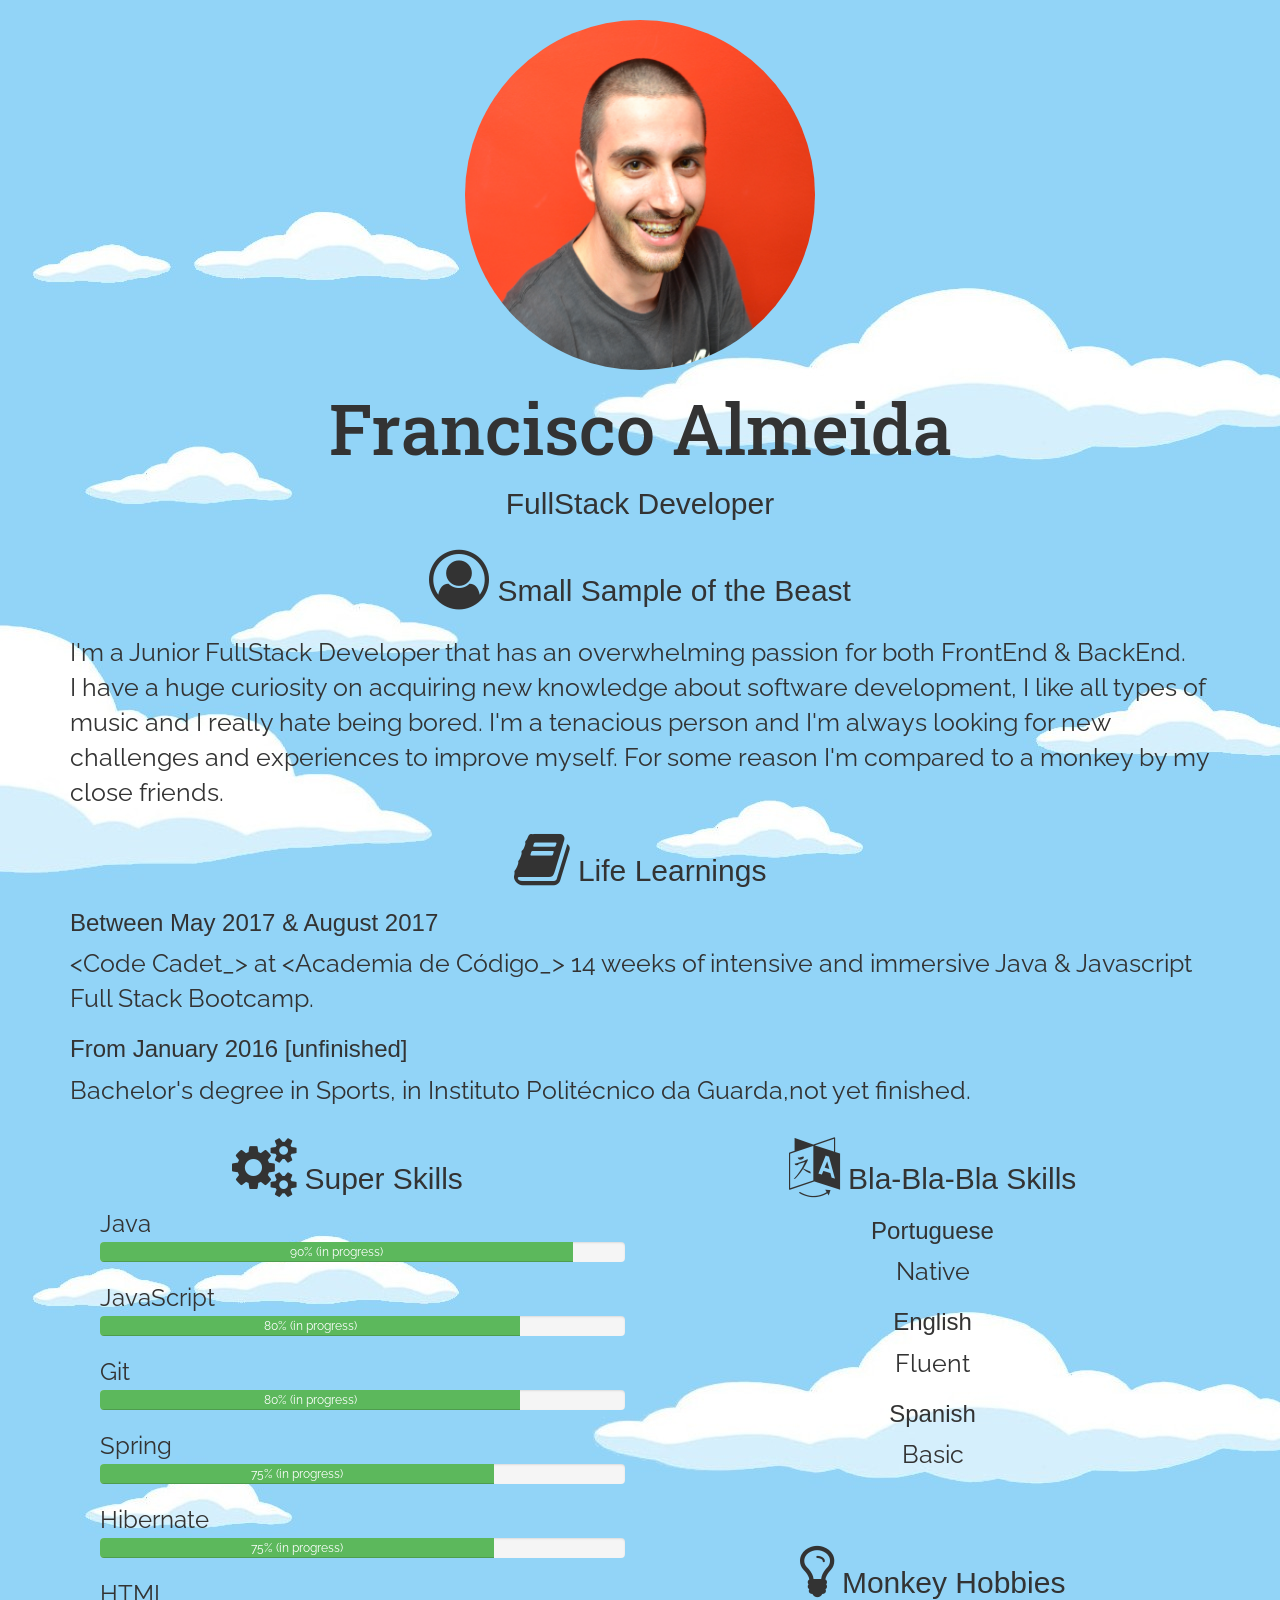
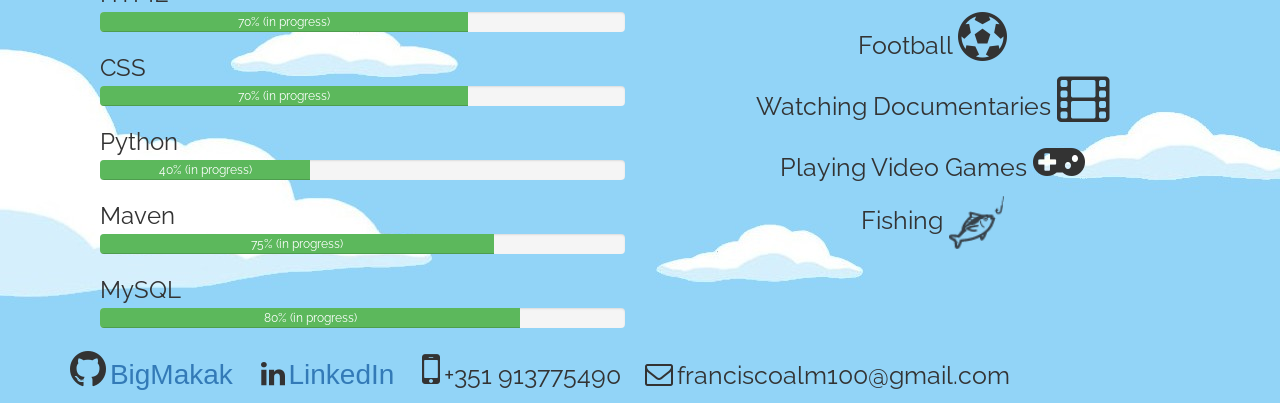
==== index.html @ 1602dd14 "more commits" ====
<!DOCTYPE>
<html>
<head>
  <meta charset="utf-8"  />
  <meta name="cv" content="cv-profile"/>
  <link rel="stylesheet" type="text/css" href="resources/cv-style.css" />
  <link rel="stylesheet" href="https://cdnjs.cloudflare.com/ajax/libs/font-awesome/4.7.0/css/font-awesome.min.css">
  <link href="https://fonts.googleapis.com/css?family=Raleway|Roboto+Slab" rel="stylesheet">
  <!-- Latest compiled and minified CSS -->
<link rel="stylesheet" href="https://maxcdn.bootstrapcdn.com/bootstrap/3.3.7/css/bootstrap.min.css">

<!-- jQuery library -->
<script src="https://ajax.googleapis.com/ajax/libs/jquery/3.2.1/jquery.min.js"></script>

<!-- Latest compiled JavaScript -->
<script src="https://maxcdn.bootstrapcdn.com/bootstrap/3.3.7/js/bootstrap.min.js"></script>

</head>

    <div class="container" >
      <body class="body">
        <div class="header">

    <img src="resources/rir1.JPG"  class="profileImage" alt="Profile image" width="350" height="350" />

    <h1 class="name"> Francisco Almeida </h1> <h2 id="fullStack"> FullStack Developer </h2>


    </div>

    <div id="divText">

    <h2 id="h31" class="title-center"><i class="fa fa-user-circle-o fa-2x" aria-hidden="true"></i> Small Sample of the Beast</h2>
      <p class="about"> I'm a Junior FullStack Developer that has an overwhelming passion for both FrontEnd &#38; BackEnd.<br/>I have
      a huge curiosity on acquiring new knowledge about software development, I like all types of music and I
      really hate being bored. I'm a tenacious person and I'm always looking for new challenges and experiences to improve myself. For some reason I'm compared to a monkey by my close friends.
    </p>

    <h2 class="title-center"> <i class="fa fa-book fa-2x" aria-hidden="true"></i> Life Learnings</h2>
    <h3>Between May 2017 &#38; August 2017</h3>
  <p>
    &lt;Code Cadet_&gt; at &lt;Academia de Código_&gt; 14 weeks of intensive and immersive Java &#38; Javascript Full Stack Bootcamp.
  </p>

    <h3>From January 2016 [unfinished]</h3>
    <p>Bachelor's degree in Sports, in Instituto Politécnico da Guarda,not yet finished. </p>


    <div class="row" >
      <div class="col-sm-6" >

    <h2 class="title-center"> <i class="fa fa-cogs fa-2x" aria-hidden="true"></i> Super Skills</h2>

    <ul class="fa-ul">
      <!-- Icons as powerPoints -->
      <li>  Java  <div class="progress">
  <div class="progress-bar progress-bar-success" role="progressbar" aria-valuenow="40"
  aria-valuemin="0" aria-valuemax="200" style="width:90%">
    90% (in progress)
  </div></li> </li>

      <li >  JavaScript  <div class="progress">
  <div class="progress-bar progress-bar-success" role="progressbar" aria-valuenow="40"
  aria-valuemin="0" aria-valuemax="100" style="width:80%">
    80%  (in progress)
  </div></li>
      <li>  Git  <div class="progress">
  <div class="progress-bar progress-bar-success" role="progressbar" aria-valuenow="40"
  aria-valuemin="0" aria-valuemax="100" style="width:80%">
    80%  (in progress)
  </div></li></li>
      <li>  Spring  <div class="progress">
  <div class="progress-bar progress-bar-success" role="progressbar" aria-valuenow="40"
  aria-valuemin="0" aria-valuemax="100" style="width:75%">
    75% (in progress)
  </div></li></li>
      <li>  Hibernate  <div class="progress">
  <div class="progress-bar progress-bar-success" role="progressbar" aria-valuenow="40"
  aria-valuemin="0" aria-valuemax="100" style="width:75%">
    75% (in progress)
  </div></li></li>
      <li>  HTML  <div class="progress">
  <div class="progress-bar progress-bar-success" role="progressbar" aria-valuenow="40"
  aria-valuemin="0" aria-valuemax="100" style="width:70%">
    70% (in progress)
  </div></li></li>
      <li>  CSS  <div class="progress">
  <div class="progress-bar progress-bar-success" role="progressbar" aria-valuenow="40"
  aria-valuemin="0" aria-valuemax="100" style="width:70%">
    70% (in progress)
  </div></li>
      <li>  Python  <div class="progress">
  <div class="progress-bar progress-bar-success" role="progressbar" aria-valuenow="40"
  aria-valuemin="0" aria-valuemax="100" style="width:40%">
    40% (in progress)
  </div></li>
      <li> Maven  <div class="progress">
  <div class="progress-bar progress-bar-success" role="progressbar" aria-valuenow="40"
  aria-valuemin="0" aria-valuemax="100" style="width:75%">
    75% (in progress)
  </div>  </li>
  <li> MySQL <div class="progress">
<div class="progress-bar progress-bar-success" role="progressbar" aria-valuenow="40"
aria-valuemin="0" aria-valuemax="100" style="width:80%">
80% (in progress)
</div>  </li>
    </div>
    <div class="col-sm-6">
      <h2> <i class="fa fa-language fa-2x" aria-hidden="true"> </i> Bla-Bla-Bla Skills</h2>

            <h3>Portuguese</h3>
            <p>Native</p>
            <h3>English</h3>
            <p>Fluent</p>
            <h3>Spanish</h3>
            <p>Basic</p>
<br />
<br />
            <h2> <i class="fa fa-lightbulb-o fa-2x" aria-hidden="true"></i> Monkey Hobbies</h2>
              <p>Football  <i class="fa fa-futbol-o fa-2x" aria-hidden="true"></i> </a>
              <p>Watching Documentaries  <i class="fa fa-film fa-2x" aria-hidden="true"></i> </p>
              <p>Playing Video Games  <i class="fa fa-gamepad fa-2x" aria-hidden="true"></i> </p>
              <p>Fishing  <img src="resources/fish-icon.png" height="55" width="55"/> </p>

    </div>
  </div>

    </li>
    </ul>




  <div id="footer">
    <div class="row" >
      <div class="col-sm-12" >
    <i class="fa fa-github fa-3x" aria-hidden="true"></i>
    <a href="https://github.com/BigMakak" target="_blank" font-size="150%"> BigMakak </a>
    <i class="fa fa-linkedin fa-2x" id="linkedInLogo" aria-hidden="true"></i>
    <a href="https://www.linkedin.com/in/francisco-almeida-26796a143/" class="linkedin"  target="_blank">LinkedIn </a>
    <i class="fa fa-mobile fa-3x" aria-hidden="true" id="phoneIcon"></i>
    <p id="phoneNumber" class="aboutMe">+351 913775490</p>
    <i class="fa fa-envelope-o fa-2x" aria-hidden="true" id="emailIcon" ></i>
    <p id="email"> franciscoalm100@gmail.com</p>
  </div>
</div>



  </div>
</div>
  </body>



</html>
---- resources/cv-style.css ----
.container {
  margin: auto;
}
div.header {

}
#h31 {
  margin-bottom: 25px;
}
.name {
  font-size: 500%;
}

.body {
  background-image: url("clouds.jpg");

}

a {
  font-size: 200%;
}
.profileImage {
  display: block;
  margin-left: auto;
  margin-right: auto;
  border-radius: 50%;
  margin-top: 20px;

}

#fullStack {
  text-align: center;
}

.loading {
  text-align: center;
}

div#divText {
  float: right;
}

li {
  font-family: 'Raleway', sans-serif;
  font-size: 170%;
  text-align: left;

}

h3 {
  font-family: 'Roboto Slab', serif;

}

h2 {
  text-align: center;
}

h1 {
  font-size: 180%;
}

p {
  font-family: 'Raleway', sans-serif;
  font-size: 175%;

}

.name {
  text-align: center;
  font-family: 'Roboto Slab', serif;

}

.about {
  font-family: 'Raleway', sans-serif;
}

h3.title-center {
  text-align: center;
}

h4 {
  font-size: 250%;
}

#linkedInLogo {
  margin-left: 20px;
}

#phoneIcon {
  margin-left: 20px;
}

#phoneNumber {
  display: inline-block;
}

#emailIcon {
  display: inline-block;
  margin-left: 20px;
}

#linkedInP {
  display: inline-block;
}

div.progress {
  display: block;
}

#email {
  display: inline-block;
}

div#footer {
  clear: both;
  margin-top: 20px;
  display: inline;
}

div.col-sm-6 {
  text-align: center;
}
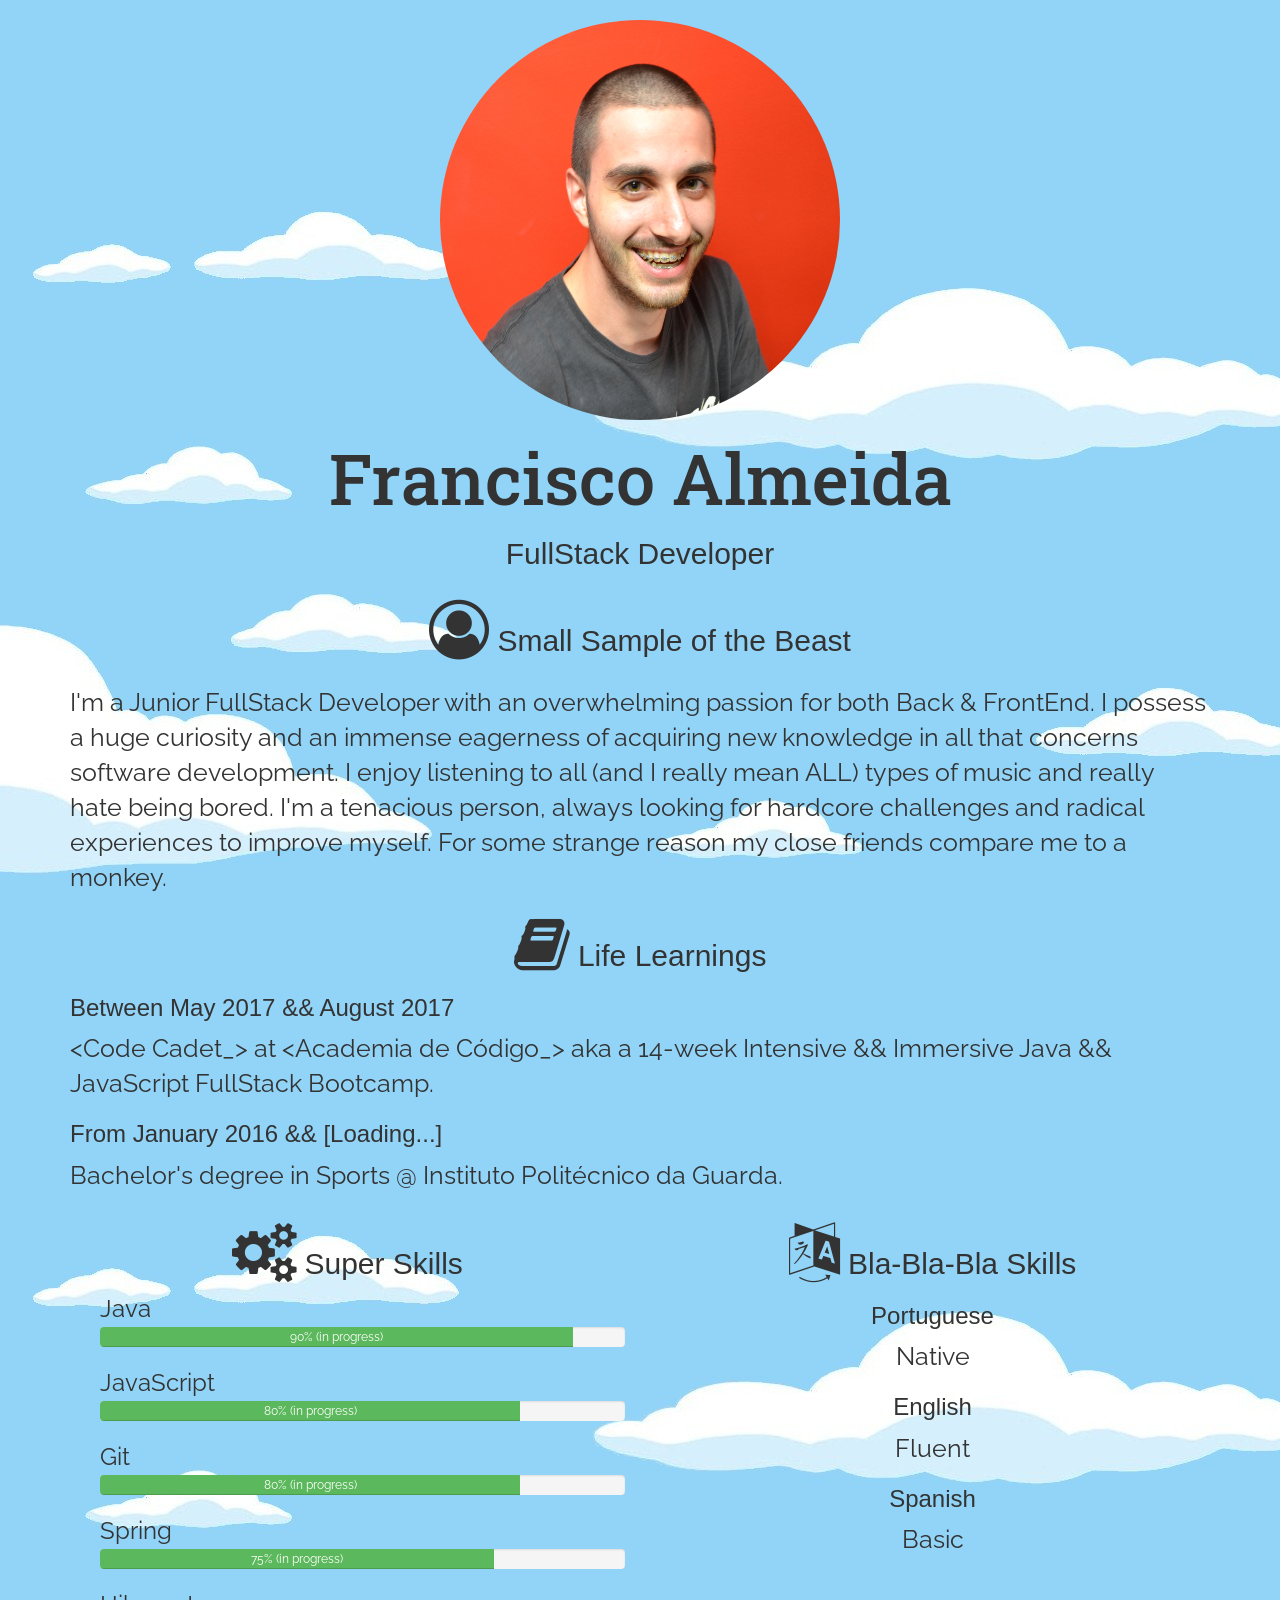
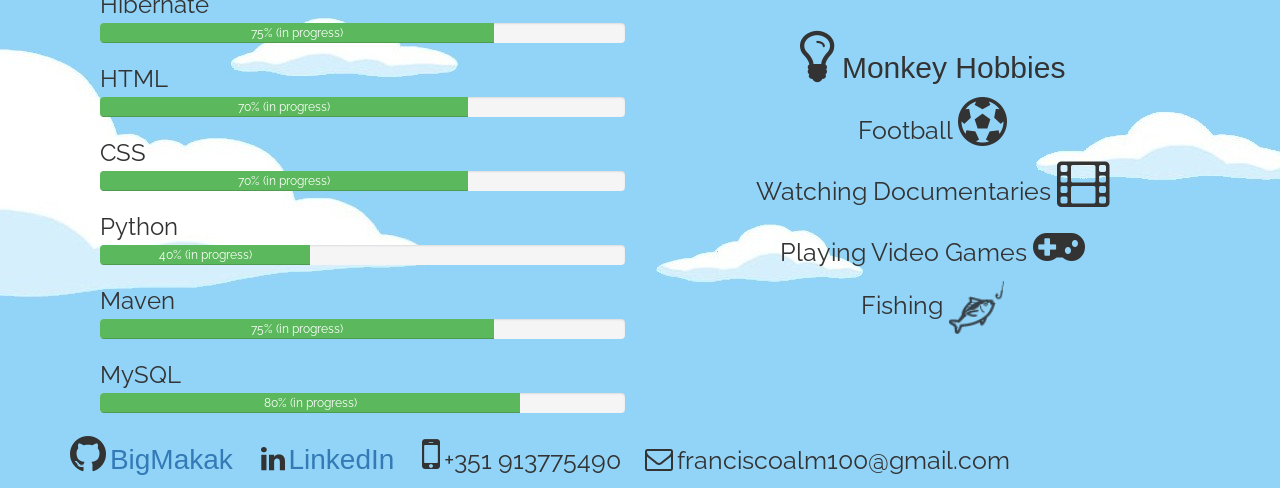
==== commit f1461014: "Text changed and (probably) final form" ====
--- a/index.html
+++ b/index.html
@@ -21,7 +21,7 @@
       <body class="body">
         <div class="header">
 
-    <img src="resources/rir1.JPG"  class="profileImage" alt="Profile image" width="350" height="350" />
+    <img src="resources/rir1.JPG"  class="profileImage" alt="Profile image" width="400" height="400" />
 
     <h1 class="name"> Francisco Almeida </h1> <h2 id="fullStack"> FullStack Developer </h2>
 
@@ -31,19 +31,20 @@
     <div id="divText">
 
     <h2 id="h31" class="title-center"><i class="fa fa-user-circle-o fa-2x" aria-hidden="true"></i> Small Sample of the Beast</h2>
-      <p class="about"> I'm a Junior FullStack Developer that has an overwhelming passion for both FrontEnd &#38; BackEnd.<br/>I have
-      a huge curiosity on acquiring new knowledge about software development, I like all types of music and I
-      really hate being bored. I'm a tenacious person and I'm always looking for new challenges and experiences to improve myself. For some reason I'm compared to a monkey by my close friends.
+      <p class="about"> I'm a Junior FullStack Developer with an overwhelming passion for both Back &#38; FrontEnd.
+        I possess a huge curiosity and an immense eagerness of acquiring new knowledge in all that concerns software development.
+        I enjoy listening to all (and I really mean ALL) types of music and really hate being bored.
+        I'm a tenacious person, always looking for hardcore challenges and radical experiences to improve myself. For some strange reason my close friends compare me to a monkey.
     </p>
 
     <h2 class="title-center"> <i class="fa fa-book fa-2x" aria-hidden="true"></i> Life Learnings</h2>
-    <h3>Between May 2017 &#38; August 2017</h3>
+    <h3>Between May 2017 &#38;&#38; August 2017</h3>
   <p>
-    &lt;Code Cadet_&gt; at &lt;Academia de Código_&gt; 14 weeks of intensive and immersive Java &#38; Javascript Full Stack Bootcamp.
+    &lt;Code Cadet_&gt; at &lt;Academia de Código_&gt; aka a 14-week Intensive &#38;&#38; Immersive Java &#38;&#38; JavaScript FullStack Bootcamp.
   </p>
 
-    <h3>From January 2016 [unfinished]</h3>
-    <p>Bachelor's degree in Sports, in Instituto Politécnico da Guarda,not yet finished. </p>
+    <h3>From January 2016 &#38;&#38; [Loading...]</h3>
+    <p>Bachelor's degree in Sports @ Instituto Politécnico da Guarda.</p>
 
 
     <div class="row" >
--- a/resources/cv-style.css
+++ b/resources/cv-style.css
@@ -55,6 +55,7 @@
 
 h2 {
   text-align: center;
+  font-size: 200%;
 }
 
 h1 {
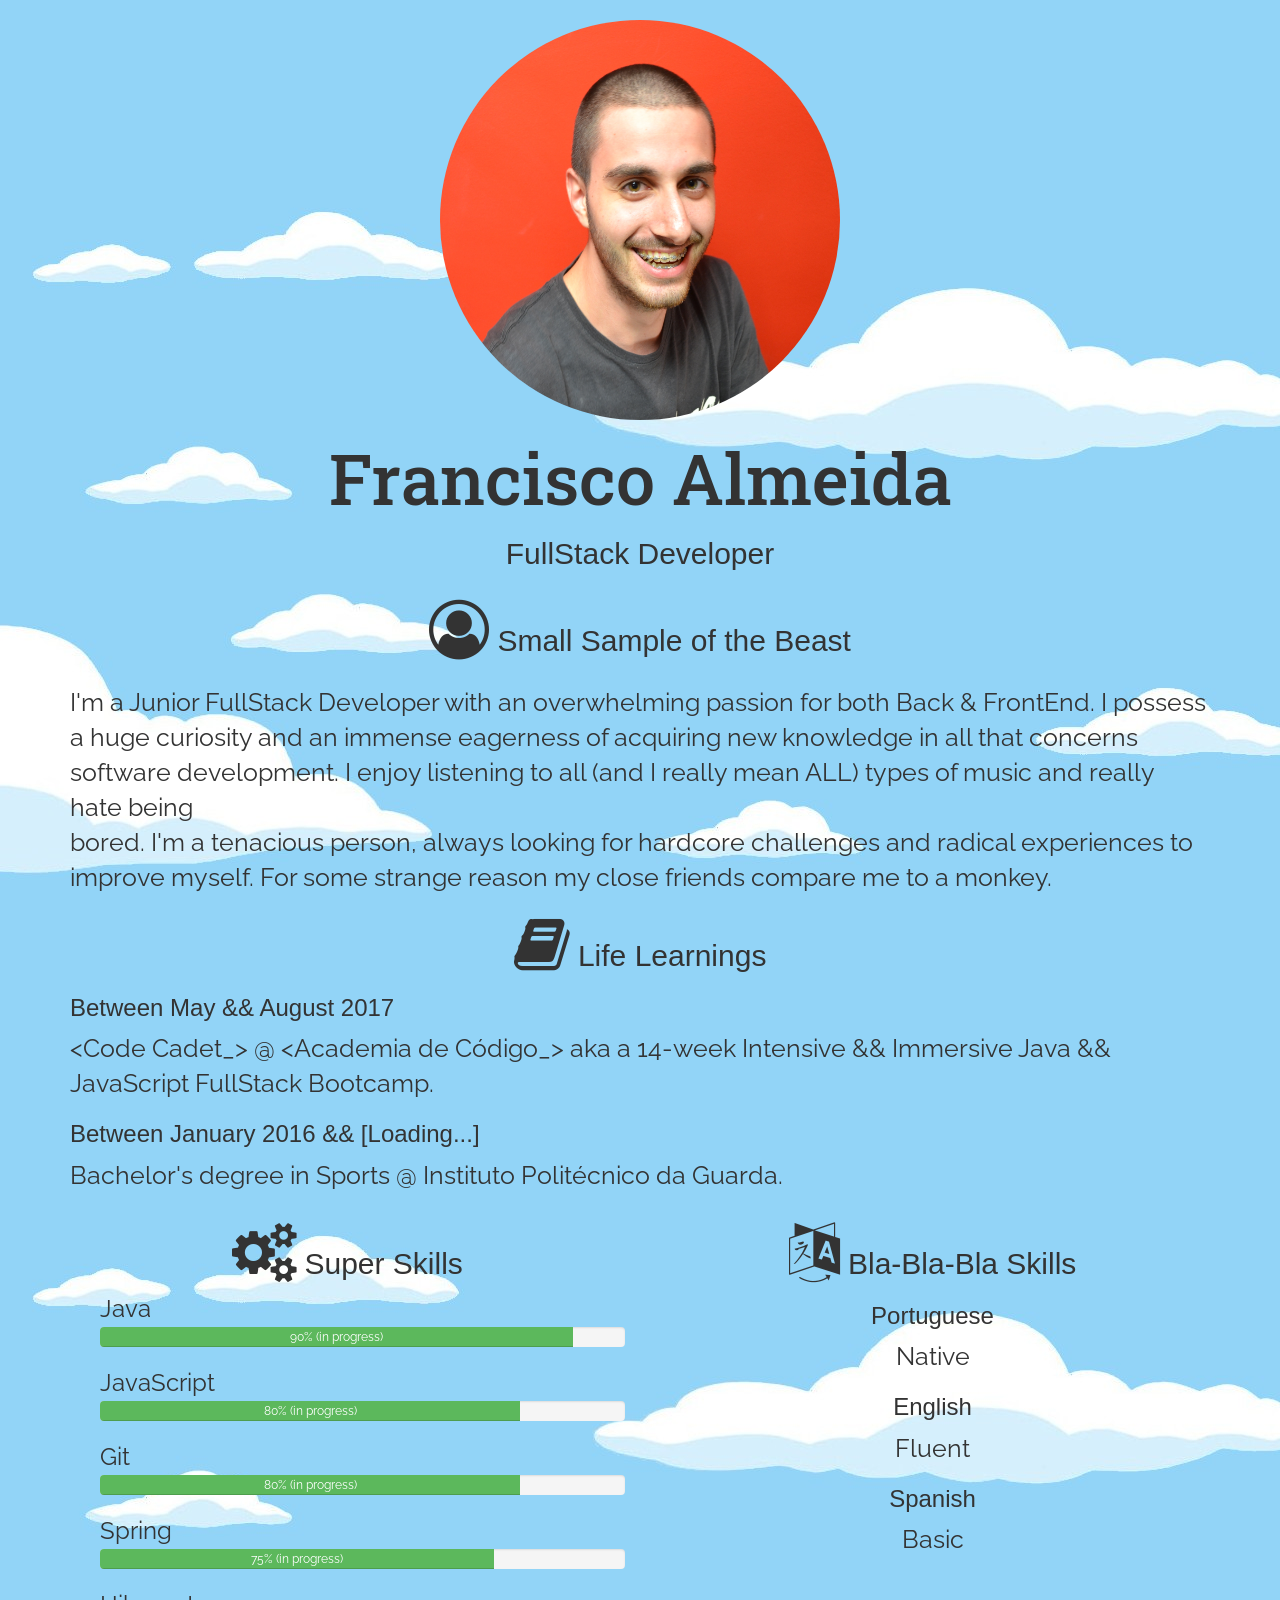
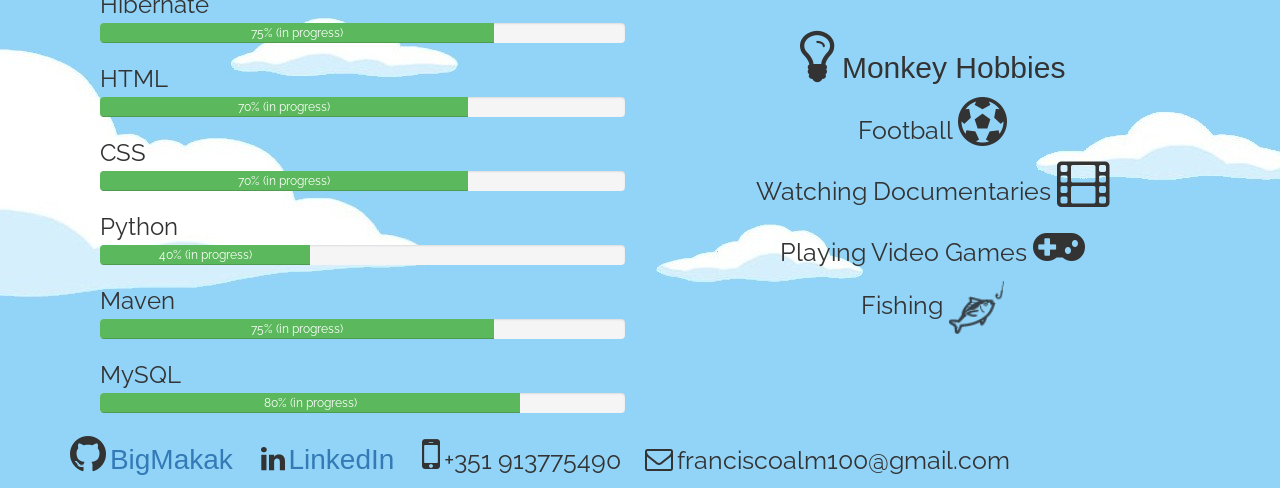
==== commit 4d91a2f6: "New results and corrections" ====
--- a/index.html
+++ b/index.html
@@ -33,17 +33,17 @@
     <h2 id="h31" class="title-center"><i class="fa fa-user-circle-o fa-2x" aria-hidden="true"></i> Small Sample of the Beast</h2>
       <p class="about"> I'm a Junior FullStack Developer with an overwhelming passion for both Back &#38; FrontEnd.
         I possess a huge curiosity and an immense eagerness of acquiring new knowledge in all that concerns software development.
-        I enjoy listening to all (and I really mean ALL) types of music and really hate being bored.
+        I enjoy listening to all (and I really mean ALL) types of music and really hate being<br> bored.
         I'm a tenacious person, always looking for hardcore challenges and radical experiences to improve myself. For some strange reason my close friends compare me to a monkey.
     </p>
 
     <h2 class="title-center"> <i class="fa fa-book fa-2x" aria-hidden="true"></i> Life Learnings</h2>
-    <h3>Between May 2017 &#38;&#38; August 2017</h3>
+    <h3>Between May &#38;&#38; August 2017</h3>
   <p>
-    &lt;Code Cadet_&gt; at &lt;Academia de Código_&gt; aka a 14-week Intensive &#38;&#38; Immersive Java &#38;&#38; JavaScript FullStack Bootcamp.
+    &lt;Code Cadet_&gt; @ &lt;Academia de Código_&gt; aka a 14-week Intensive &#38;&#38; Immersive Java &#38;&#38; JavaScript FullStack Bootcamp.
   </p>
 
-    <h3>From January 2016 &#38;&#38; [Loading...]</h3>
+    <h3>Between January 2016 &#38;&#38; [Loading...]</h3>
     <p>Bachelor's degree in Sports @ Instituto Politécnico da Guarda.</p>
 
 
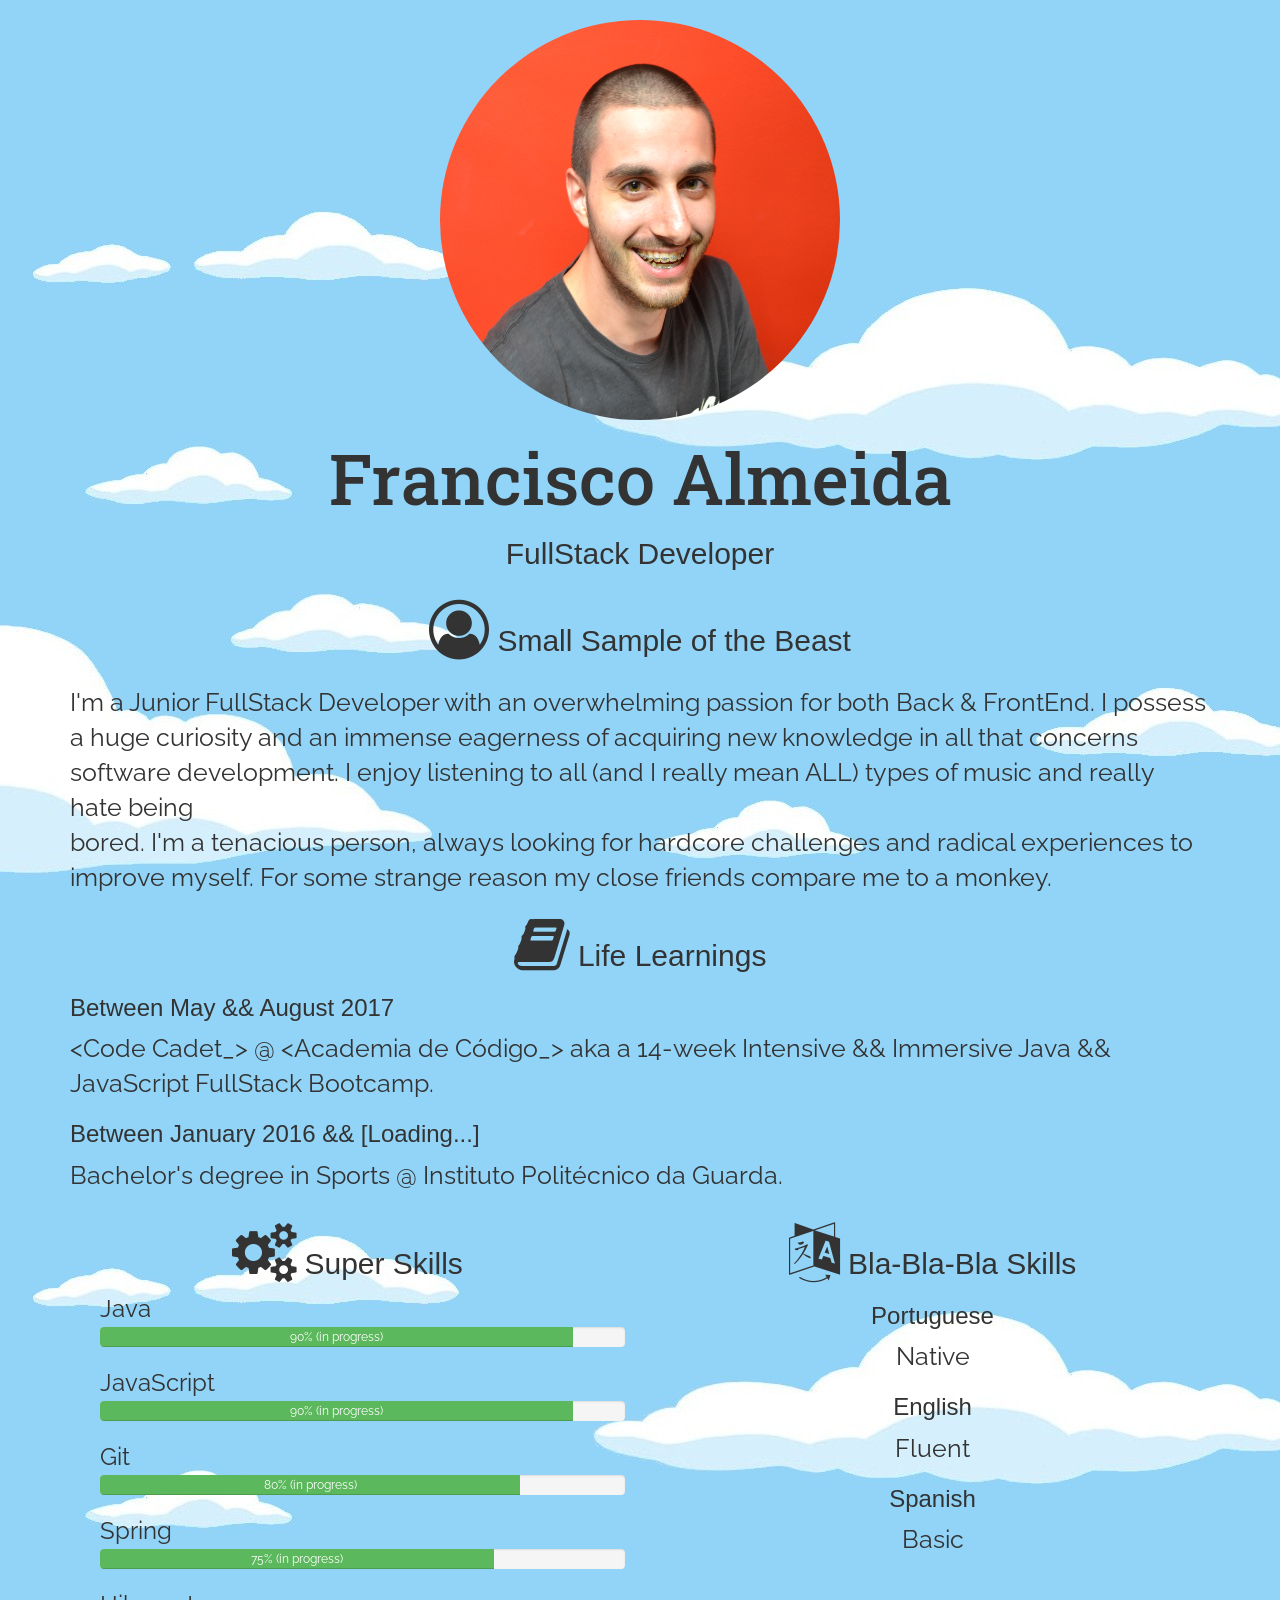
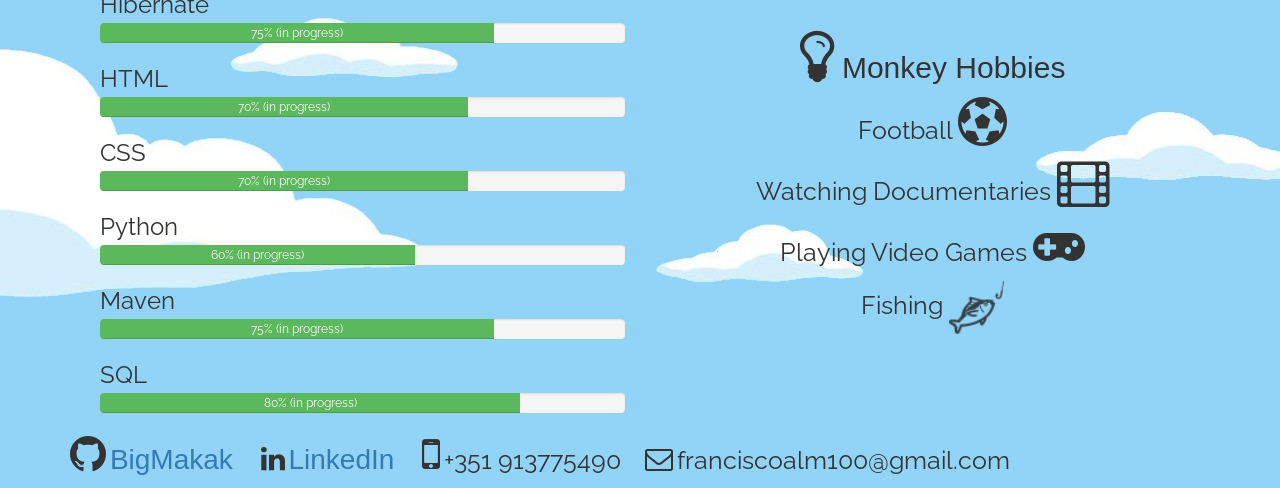
==== commit 81f31454: "Simple things to upgrade" ====
--- a/index.html
+++ b/index.html
@@ -62,8 +62,8 @@
 
       <li >  JavaScript  <div class="progress">
   <div class="progress-bar progress-bar-success" role="progressbar" aria-valuenow="40"
-  aria-valuemin="0" aria-valuemax="100" style="width:80%">
-    80%  (in progress)
+  aria-valuemin="0" aria-valuemax="100" style="width:90%">
+    90%  (in progress)
   </div></li>
       <li>  Git  <div class="progress">
   <div class="progress-bar progress-bar-success" role="progressbar" aria-valuenow="40"
@@ -92,15 +92,15 @@
   </div></li>
       <li>  Python  <div class="progress">
   <div class="progress-bar progress-bar-success" role="progressbar" aria-valuenow="40"
-  aria-valuemin="0" aria-valuemax="100" style="width:40%">
-    40% (in progress)
+  aria-valuemin="0" aria-valuemax="100" style="width:60%">
+    60% (in progress)
   </div></li>
       <li> Maven  <div class="progress">
   <div class="progress-bar progress-bar-success" role="progressbar" aria-valuenow="40"
   aria-valuemin="0" aria-valuemax="100" style="width:75%">
     75% (in progress)
   </div>  </li>
-  <li> MySQL <div class="progress">
+  <li> SQL <div class="progress">
 <div class="progress-bar progress-bar-success" role="progressbar" aria-valuenow="40"
 aria-valuemin="0" aria-valuemax="100" style="width:80%">
 80% (in progress)
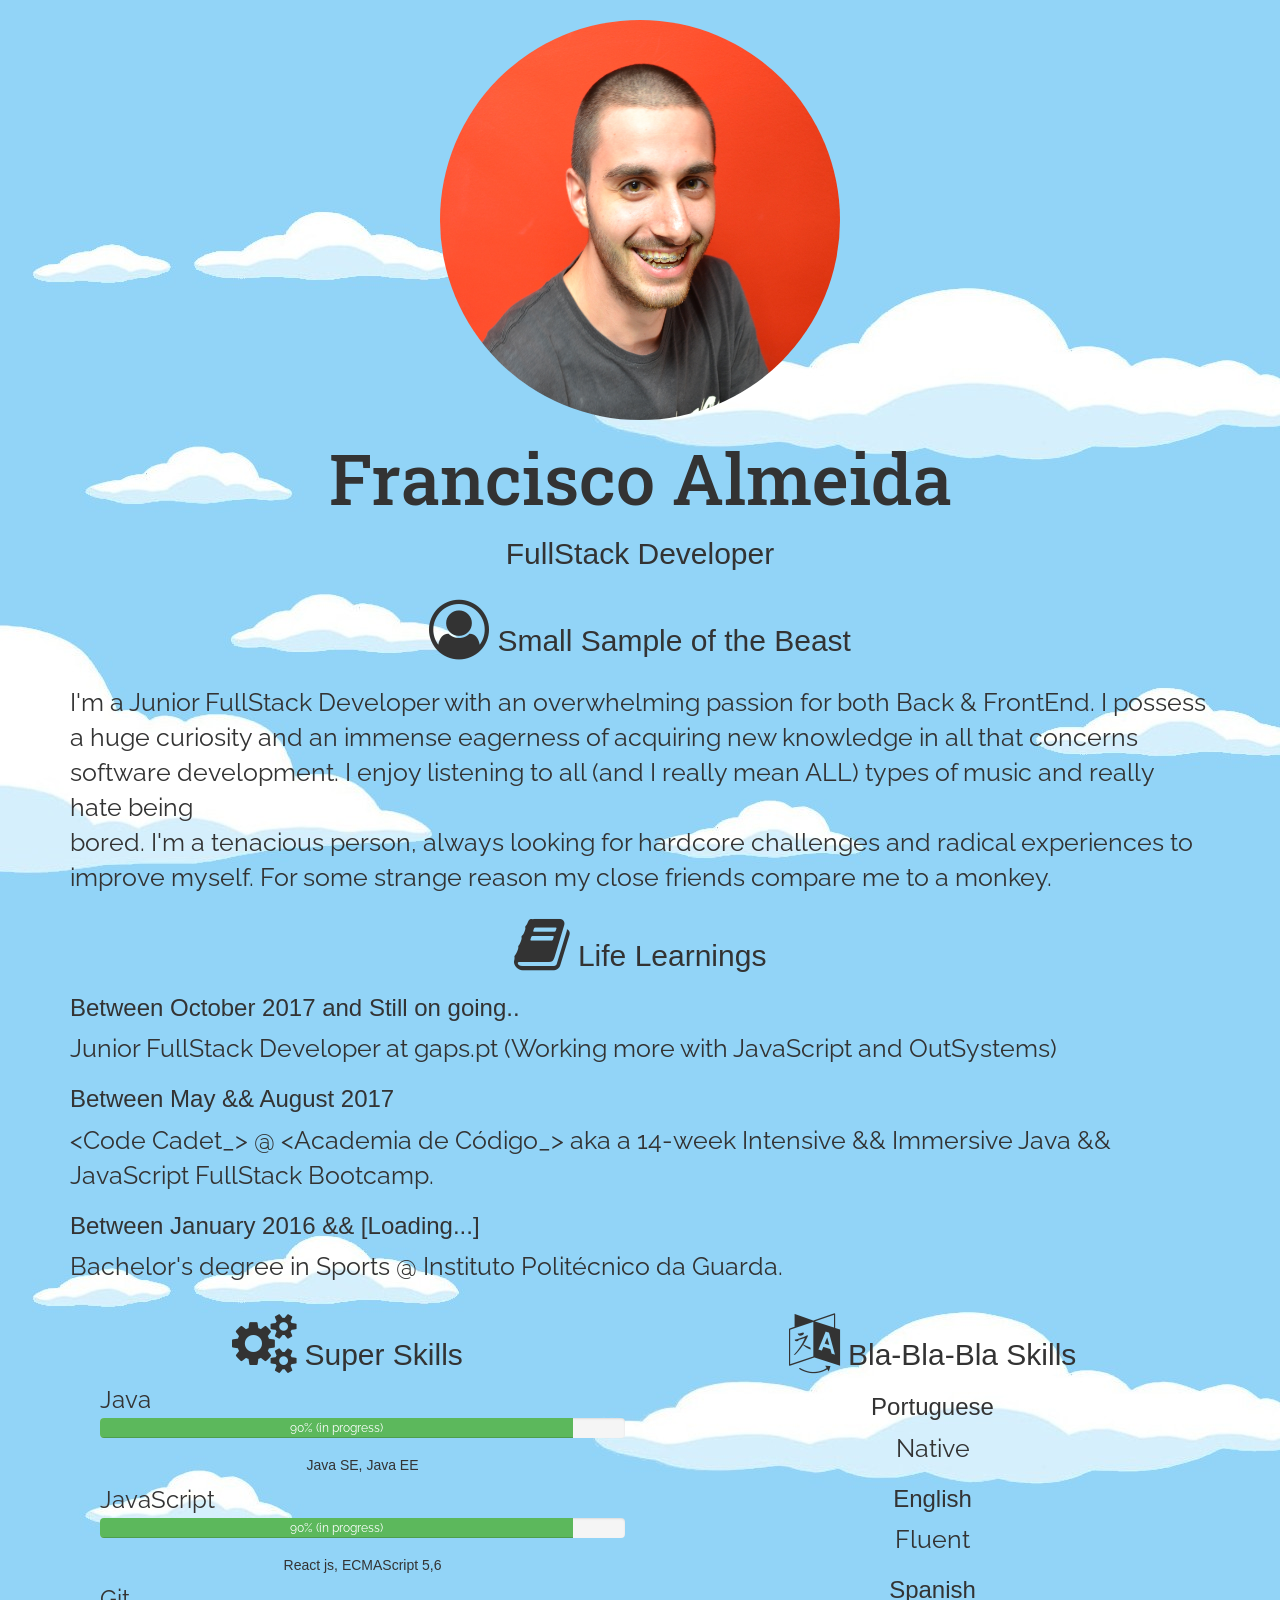
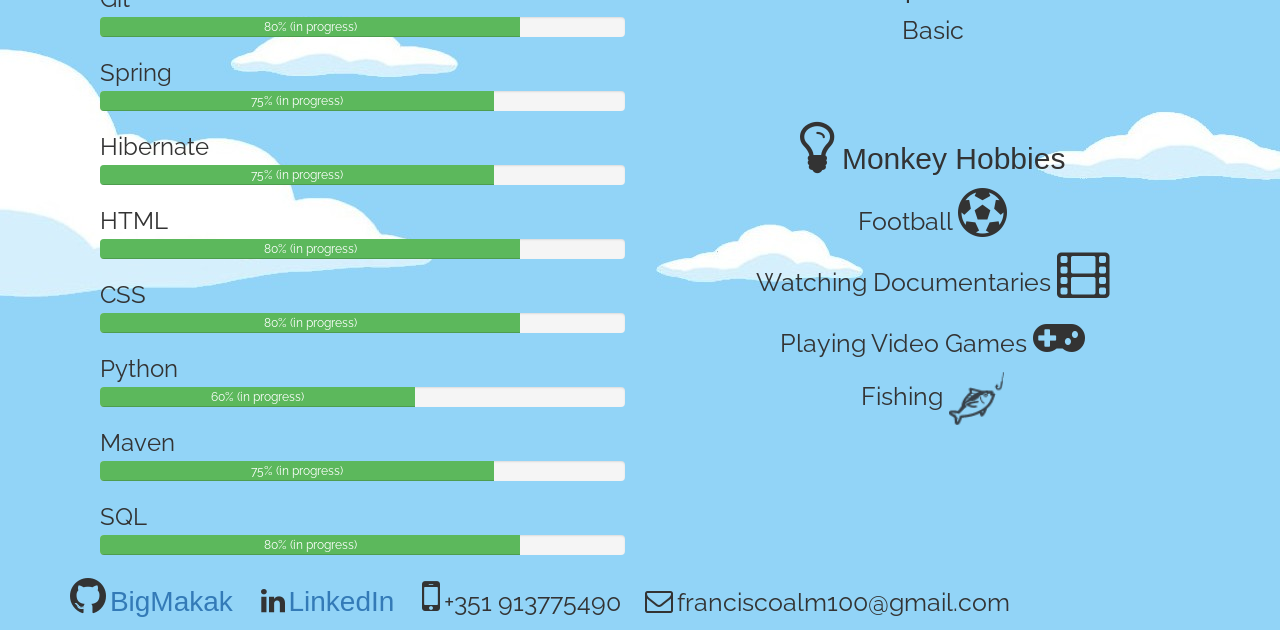
==== commit 33dd8102: "More Things ..." ====
--- a/index.html
+++ b/index.html
@@ -38,10 +38,12 @@
     </p>
 
     <h2 class="title-center"> <i class="fa fa-book fa-2x" aria-hidden="true"></i> Life Learnings</h2>
+    <h3>Between October 2017 and Still on going..</h3>
+     <p>Junior FullStack Developer at gaps.pt (Working more with JavaScript and OutSystems)</p>
     <h3>Between May &#38;&#38; August 2017</h3>
-  <p>
-    &lt;Code Cadet_&gt; @ &lt;Academia de Código_&gt; aka a 14-week Intensive &#38;&#38; Immersive Java &#38;&#38; JavaScript FullStack Bootcamp.
-  </p>
+    <p>
+      &lt;Code Cadet_&gt; @ &lt;Academia de Código_&gt; aka a 14-week Intensive &#38;&#38; Immersive Java &#38;&#38; JavaScript FullStack Bootcamp.
+    </p>
 
     <h3>Between January 2016 &#38;&#38; [Loading...]</h3>
     <p>Bachelor's degree in Sports @ Instituto Politécnico da Guarda.</p>
@@ -55,16 +57,15 @@
     <ul class="fa-ul">
       <!-- Icons as powerPoints -->
       <li>  Java  <div class="progress">
-  <div class="progress-bar progress-bar-success" role="progressbar" aria-valuenow="40"
-  aria-valuemin="0" aria-valuemax="200" style="width:90%">
-    90% (in progress)
-  </div></li> </li>
+        <div class="progress-bar progress-bar-success" role="progressbar" aria-valuenow="40" aria-valuemin="0" aria-valuemax="200" style="width:90%">  90% (in progress) </div>
+     </li> 
+     <h5>Java SE, Java EE</h5>
 
       <li >  JavaScript  <div class="progress">
-  <div class="progress-bar progress-bar-success" role="progressbar" aria-valuenow="40"
-  aria-valuemin="0" aria-valuemax="100" style="width:90%">
-    90%  (in progress)
-  </div></li>
+          <div class="progress-bar progress-bar-success" role="progressbar" aria-valuenow="40" aria-valuemin="0" aria-valuemax="100" style="width:90%"> 90%  (in progress) </div>
+      </li>
+      <h5>React js, ECMAScript 5,6</h5>
+
       <li>  Git  <div class="progress">
   <div class="progress-bar progress-bar-success" role="progressbar" aria-valuenow="40"
   aria-valuemin="0" aria-valuemax="100" style="width:80%">
@@ -82,13 +83,13 @@
   </div></li></li>
       <li>  HTML  <div class="progress">
   <div class="progress-bar progress-bar-success" role="progressbar" aria-valuenow="40"
-  aria-valuemin="0" aria-valuemax="100" style="width:70%">
-    70% (in progress)
+  aria-valuemin="0" aria-valuemax="100" style="width:80%">
+    80% (in progress)
   </div></li></li>
       <li>  CSS  <div class="progress">
   <div class="progress-bar progress-bar-success" role="progressbar" aria-valuenow="40"
-  aria-valuemin="0" aria-valuemax="100" style="width:70%">
-    70% (in progress)
+  aria-valuemin="0" aria-valuemax="100" style="width:80%">
+    80% (in progress)
   </div></li>
       <li>  Python  <div class="progress">
   <div class="progress-bar progress-bar-success" role="progressbar" aria-valuenow="40"
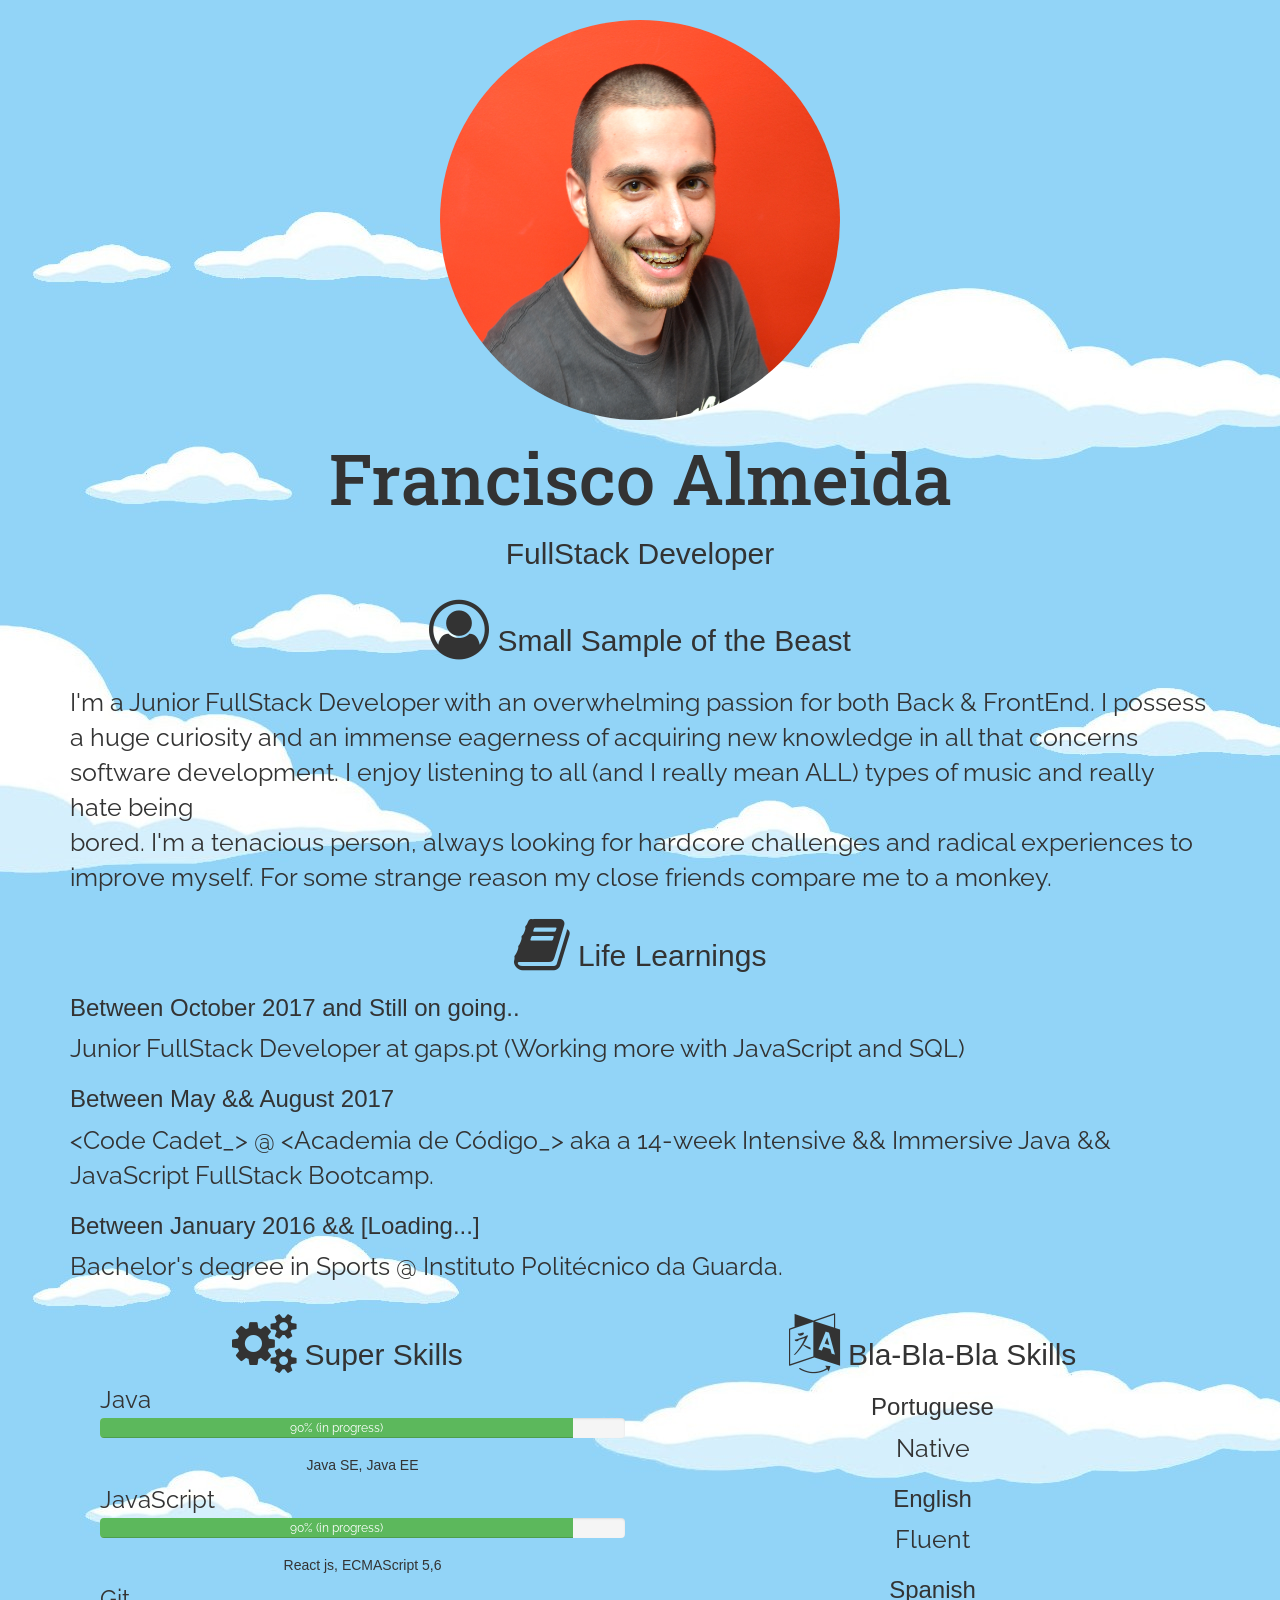
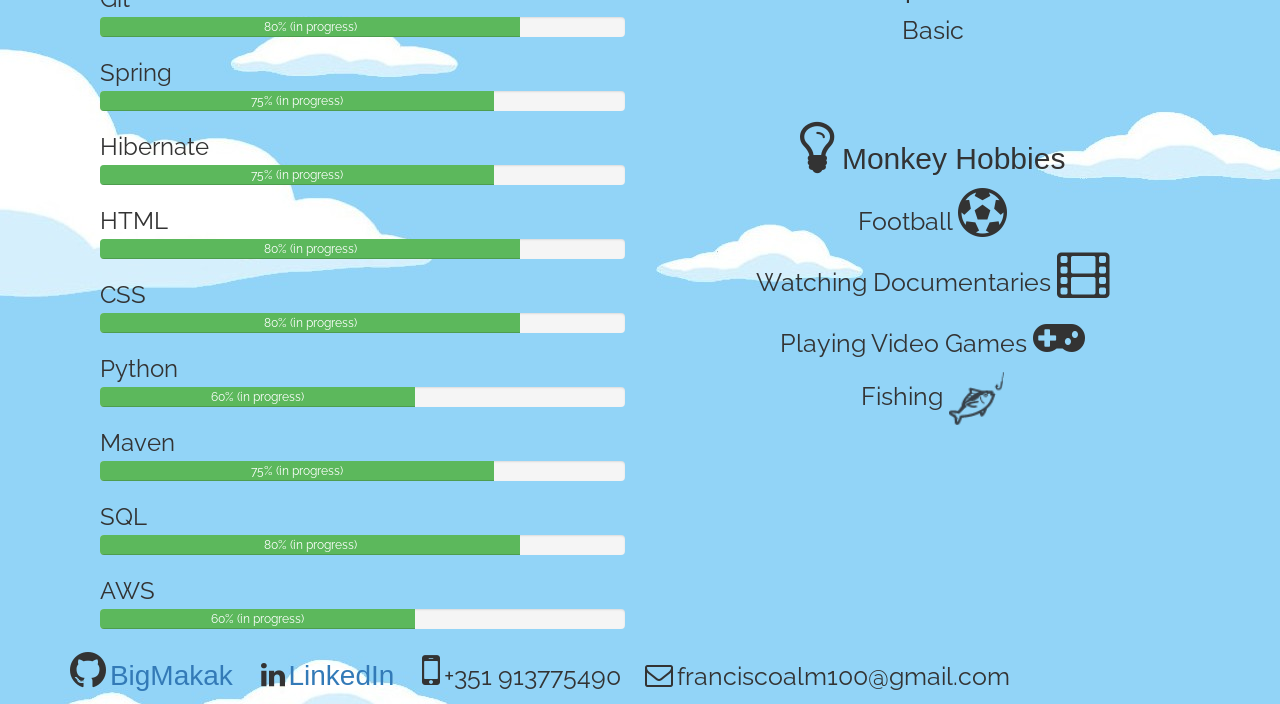
==== commit bfca63c6: "Added AWS to bars" ====
--- a/index.html
+++ b/index.html
@@ -39,7 +39,7 @@
 
     <h2 class="title-center"> <i class="fa fa-book fa-2x" aria-hidden="true"></i> Life Learnings</h2>
     <h3>Between October 2017 and Still on going..</h3>
-     <p>Junior FullStack Developer at gaps.pt (Working more with JavaScript and OutSystems)</p>
+     <p>Junior FullStack Developer at gaps.pt (Working more with JavaScript and SQL)</p>
     <h3>Between May &#38;&#38; August 2017</h3>
     <p>
       &lt;Code Cadet_&gt; @ &lt;Academia de Código_&gt; aka a 14-week Intensive &#38;&#38; Immersive Java &#38;&#38; JavaScript FullStack Bootcamp.
@@ -102,11 +102,13 @@
     75% (in progress)
   </div>  </li>
   <li> SQL <div class="progress">
-<div class="progress-bar progress-bar-success" role="progressbar" aria-valuenow="40"
-aria-valuemin="0" aria-valuemax="100" style="width:80%">
-80% (in progress)
-</div>  </li>
+<div class="progress-bar progress-bar-success" role="progressbar" aria-valuenow="40" aria-valuemin="0" aria-valuemax="100" style="width:80%"> 80% (in progress) </div> 
+   </li>
+   <li> AWS <div class="progress">
+      <div class="progress-bar progress-bar-success" role="progressbar" aria-valuenow="40" aria-valuemin="0" aria-valuemax="100" style="width:60%"> 60% (in progress) </div> 
+         </li>
     </div>
+
     <div class="col-sm-6">
       <h2> <i class="fa fa-language fa-2x" aria-hidden="true"> </i> Bla-Bla-Bla Skills</h2>
 
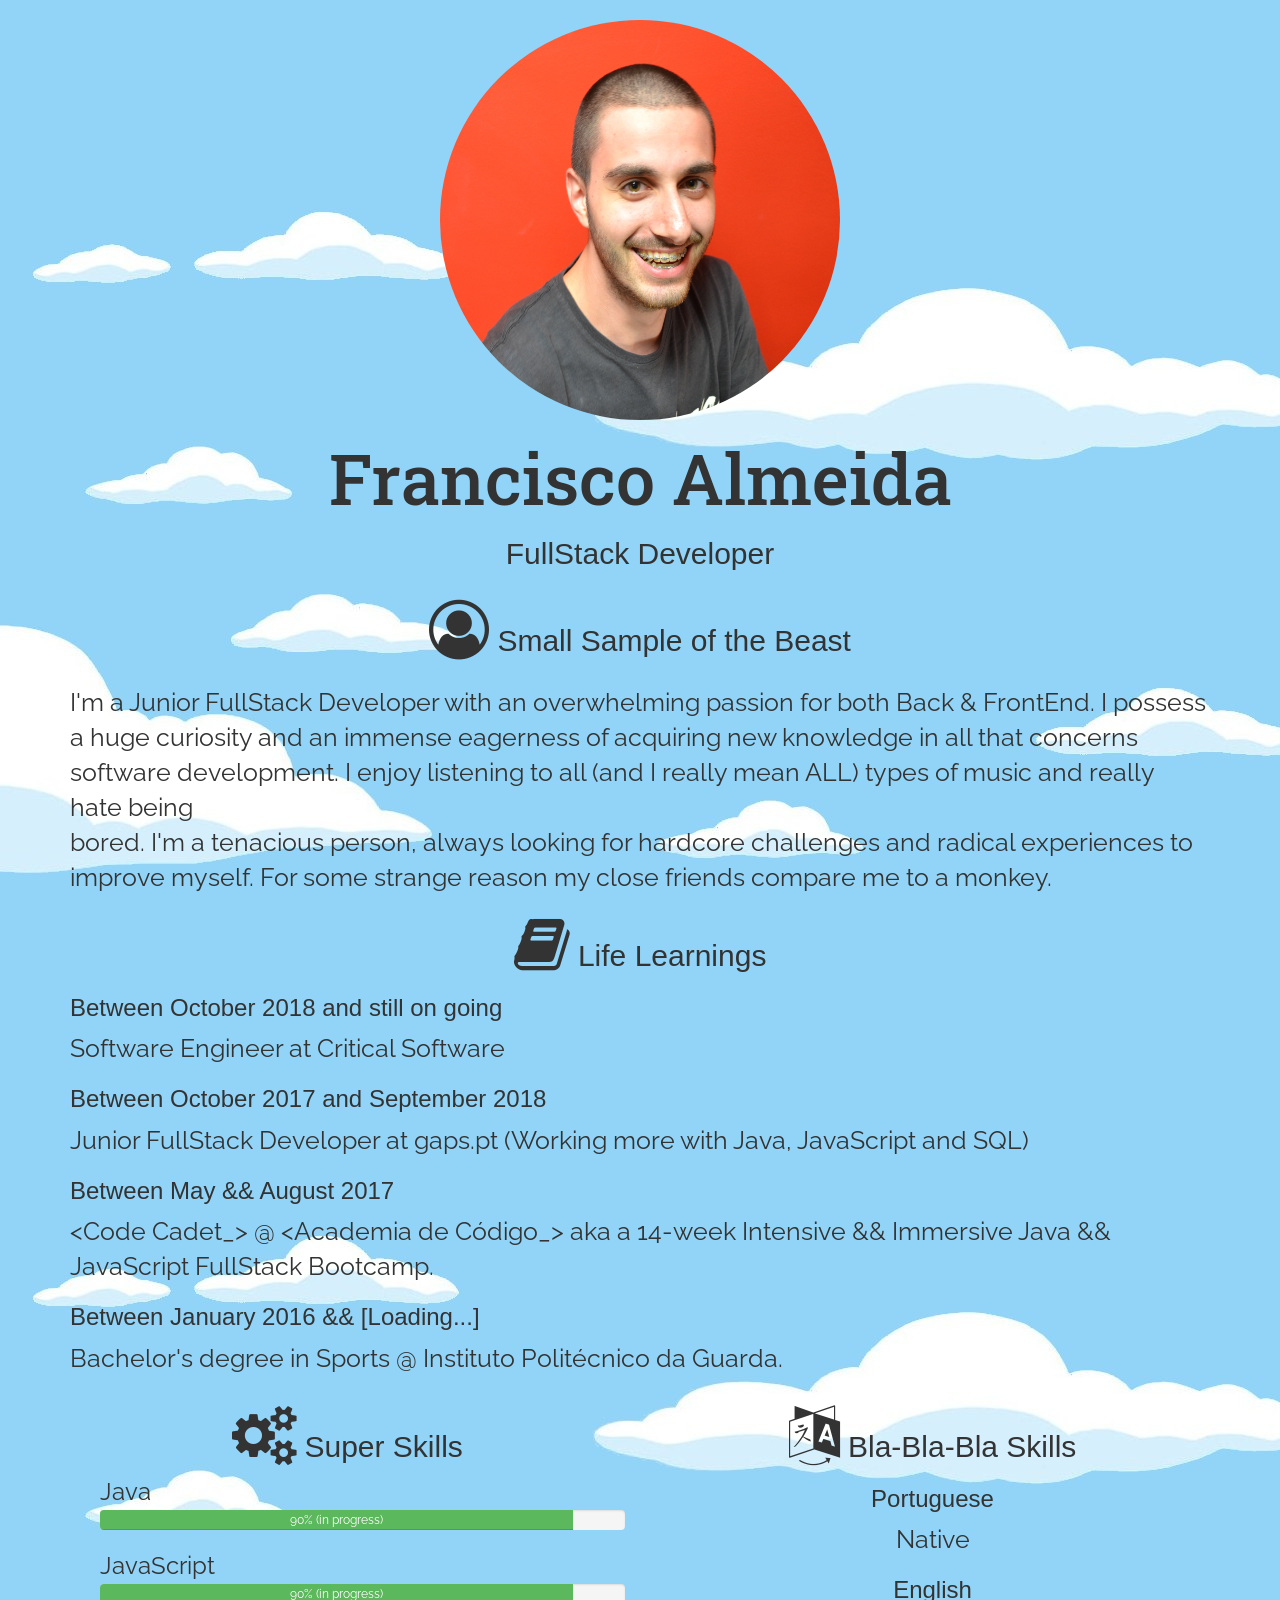
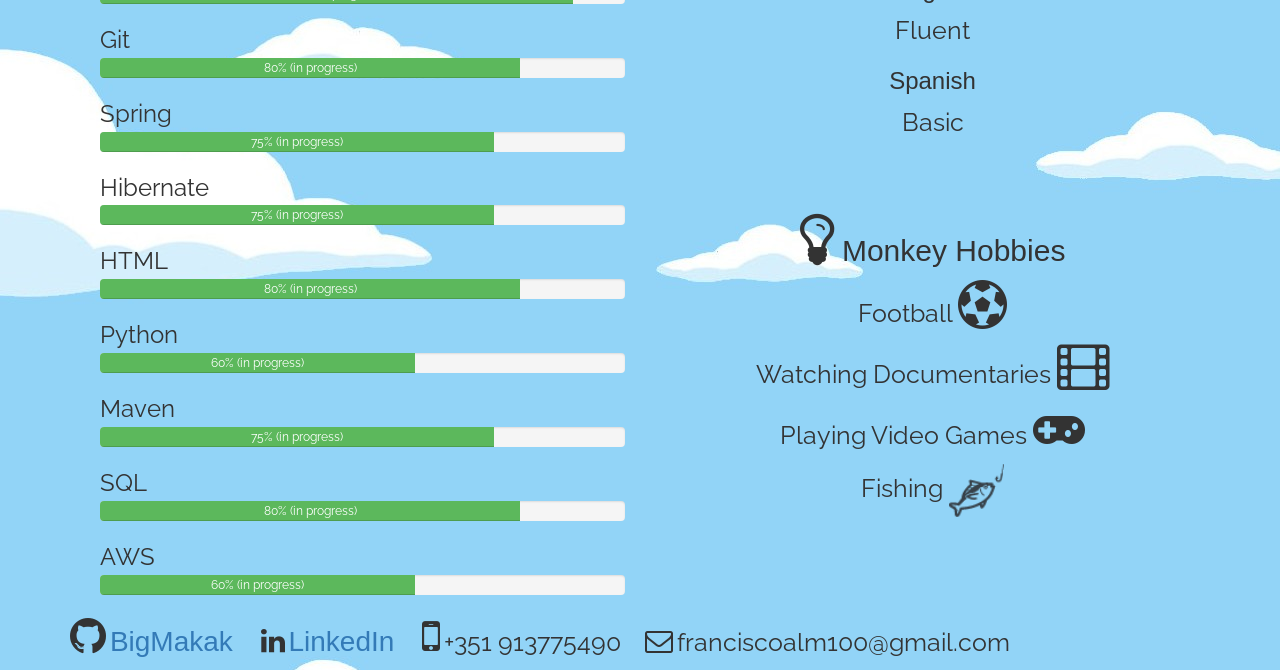
==== commit a0a16f1d: "Added Critical software job" ====
--- a/index.html
+++ b/index.html
@@ -38,8 +38,12 @@
     </p>
 
     <h2 class="title-center"> <i class="fa fa-book fa-2x" aria-hidden="true"></i> Life Learnings</h2>
-    <h3>Between October 2017 and Still on going..</h3>
-     <p>Junior FullStack Developer at gaps.pt (Working more with JavaScript and SQL)</p>
+    
+    <h3>Between October 2018 and still on going</h3>
+    <p>Software Engineer at Critical Software</p>
+    <h3>Between October 2017 and September 2018</h3>
+
+     <p>Junior FullStack Developer at gaps.pt (Working more with Java, JavaScript and SQL)</p>
     <h3>Between May &#38;&#38; August 2017</h3>
     <p>
       &lt;Code Cadet_&gt; @ &lt;Academia de Código_&gt; aka a 14-week Intensive &#38;&#38; Immersive Java &#38;&#38; JavaScript FullStack Bootcamp.
@@ -59,12 +63,12 @@
       <li>  Java  <div class="progress">
         <div class="progress-bar progress-bar-success" role="progressbar" aria-valuenow="40" aria-valuemin="0" aria-valuemax="200" style="width:90%">  90% (in progress) </div>
      </li> 
-     <h5>Java SE, Java EE</h5>
+
 
       <li >  JavaScript  <div class="progress">
           <div class="progress-bar progress-bar-success" role="progressbar" aria-valuenow="40" aria-valuemin="0" aria-valuemax="100" style="width:90%"> 90%  (in progress) </div>
       </li>
-      <h5>React js, ECMAScript 5,6</h5>
+  
 
       <li>  Git  <div class="progress">
   <div class="progress-bar progress-bar-success" role="progressbar" aria-valuenow="40"
@@ -86,11 +90,6 @@
   aria-valuemin="0" aria-valuemax="100" style="width:80%">
     80% (in progress)
   </div></li></li>
-      <li>  CSS  <div class="progress">
-  <div class="progress-bar progress-bar-success" role="progressbar" aria-valuenow="40"
-  aria-valuemin="0" aria-valuemax="100" style="width:80%">
-    80% (in progress)
-  </div></li>
       <li>  Python  <div class="progress">
   <div class="progress-bar progress-bar-success" role="progressbar" aria-valuenow="40"
   aria-valuemin="0" aria-valuemax="100" style="width:60%">
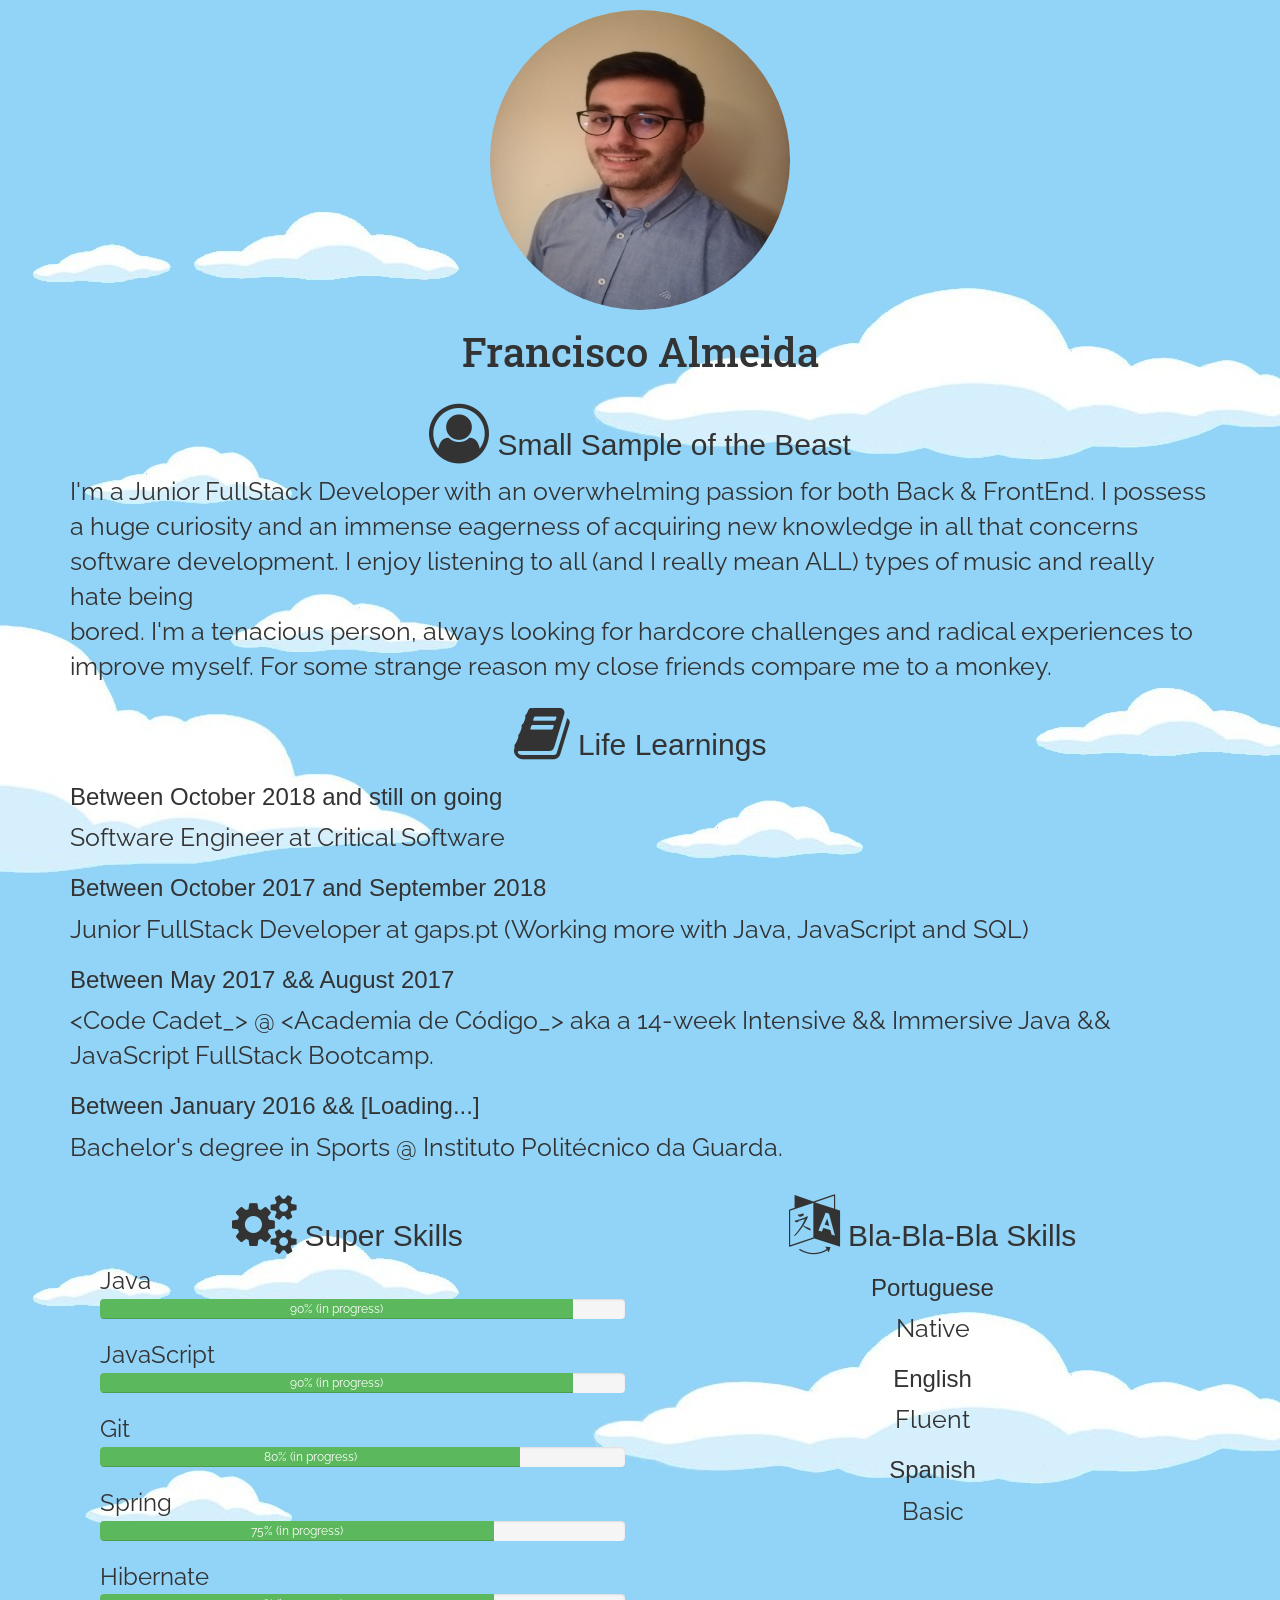
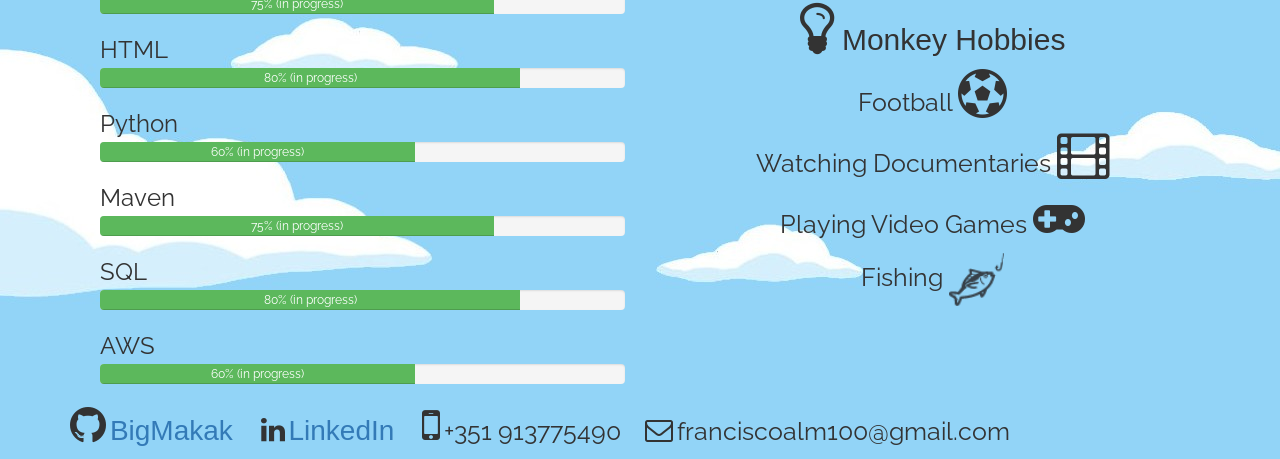
==== commit 29bd9f74: "new refactor" ====
--- a/index.html
+++ b/index.html
@@ -21,16 +21,16 @@
       <body class="body">
         <div class="header">
 
-    <img src="resources/rir1.JPG"  class="profileImage" alt="Profile image" width="400" height="400" />
+    <img src="resources/profile.jpg"  class="profileImage" alt="Profile image" width="300" height="300" />
 
-    <h1 class="name"> Francisco Almeida </h1> <h2 id="fullStack"> FullStack Developer </h2>
+    <h1 class="name"> Francisco Almeida </h1>
 
 
     </div>
 
     <div id="divText">
 
-    <h2 id="h31" class="title-center"><i class="fa fa-user-circle-o fa-2x" aria-hidden="true"></i> Small Sample of the Beast</h2>
+    <h2 id="h31" class="title-center"><i id="icon-person" class="fa fa-user-circle-o fa-2x" aria-hidden="true"></i> Small Sample of the Beast</h2>
       <p class="about"> I'm a Junior FullStack Developer with an overwhelming passion for both Back &#38; FrontEnd.
         I possess a huge curiosity and an immense eagerness of acquiring new knowledge in all that concerns software development.
         I enjoy listening to all (and I really mean ALL) types of music and really hate being<br> bored.
@@ -41,10 +41,11 @@
     
     <h3>Between October 2018 and still on going</h3>
     <p>Software Engineer at Critical Software</p>
+
     <h3>Between October 2017 and September 2018</h3>
 
      <p>Junior FullStack Developer at gaps.pt (Working more with Java, JavaScript and SQL)</p>
-    <h3>Between May &#38;&#38; August 2017</h3>
+    <h3>Between May 2017 &#38;&#38; August 2017</h3>
     <p>
       &lt;Code Cadet_&gt; @ &lt;Academia de Código_&gt; aka a 14-week Intensive &#38;&#38; Immersive Java &#38;&#38; JavaScript FullStack Bootcamp.
     </p>
--- a/resources/cv-style.css
+++ b/resources/cv-style.css
@@ -6,7 +6,7 @@
 
 }
 #h31 {
-  margin-bottom: 25px;
+  margin-bottom: 10px;
 }
 .name {
   font-size: 500%;
@@ -25,7 +25,7 @@
   margin-left: auto;
   margin-right: auto;
   border-radius: 50%;
-  margin-top: 20px;
+  margin-top: 10px;
 
 }
 
@@ -59,7 +59,7 @@
 }
 
 h1 {
-  font-size: 180%;
+  font-size: 200%;
 }
 
 p {
@@ -71,6 +71,7 @@
 .name {
   text-align: center;
   font-family: 'Roboto Slab', serif;
+  font-size: 40px;
 
 }
 
@@ -83,7 +84,7 @@
 }
 
 h4 {
-  font-size: 250%;
+  font-size: 200%;
 }
 
 #linkedInLogo {
@@ -117,10 +118,14 @@
 
 div#footer {
   clear: both;
-  margin-top: 20px;
+  margin-top: 5px;
   display: inline;
 }
 
 div.col-sm-6 {
   text-align: center;
 }
+
+#icon-person {
+  margin-top: 0%;
+}
